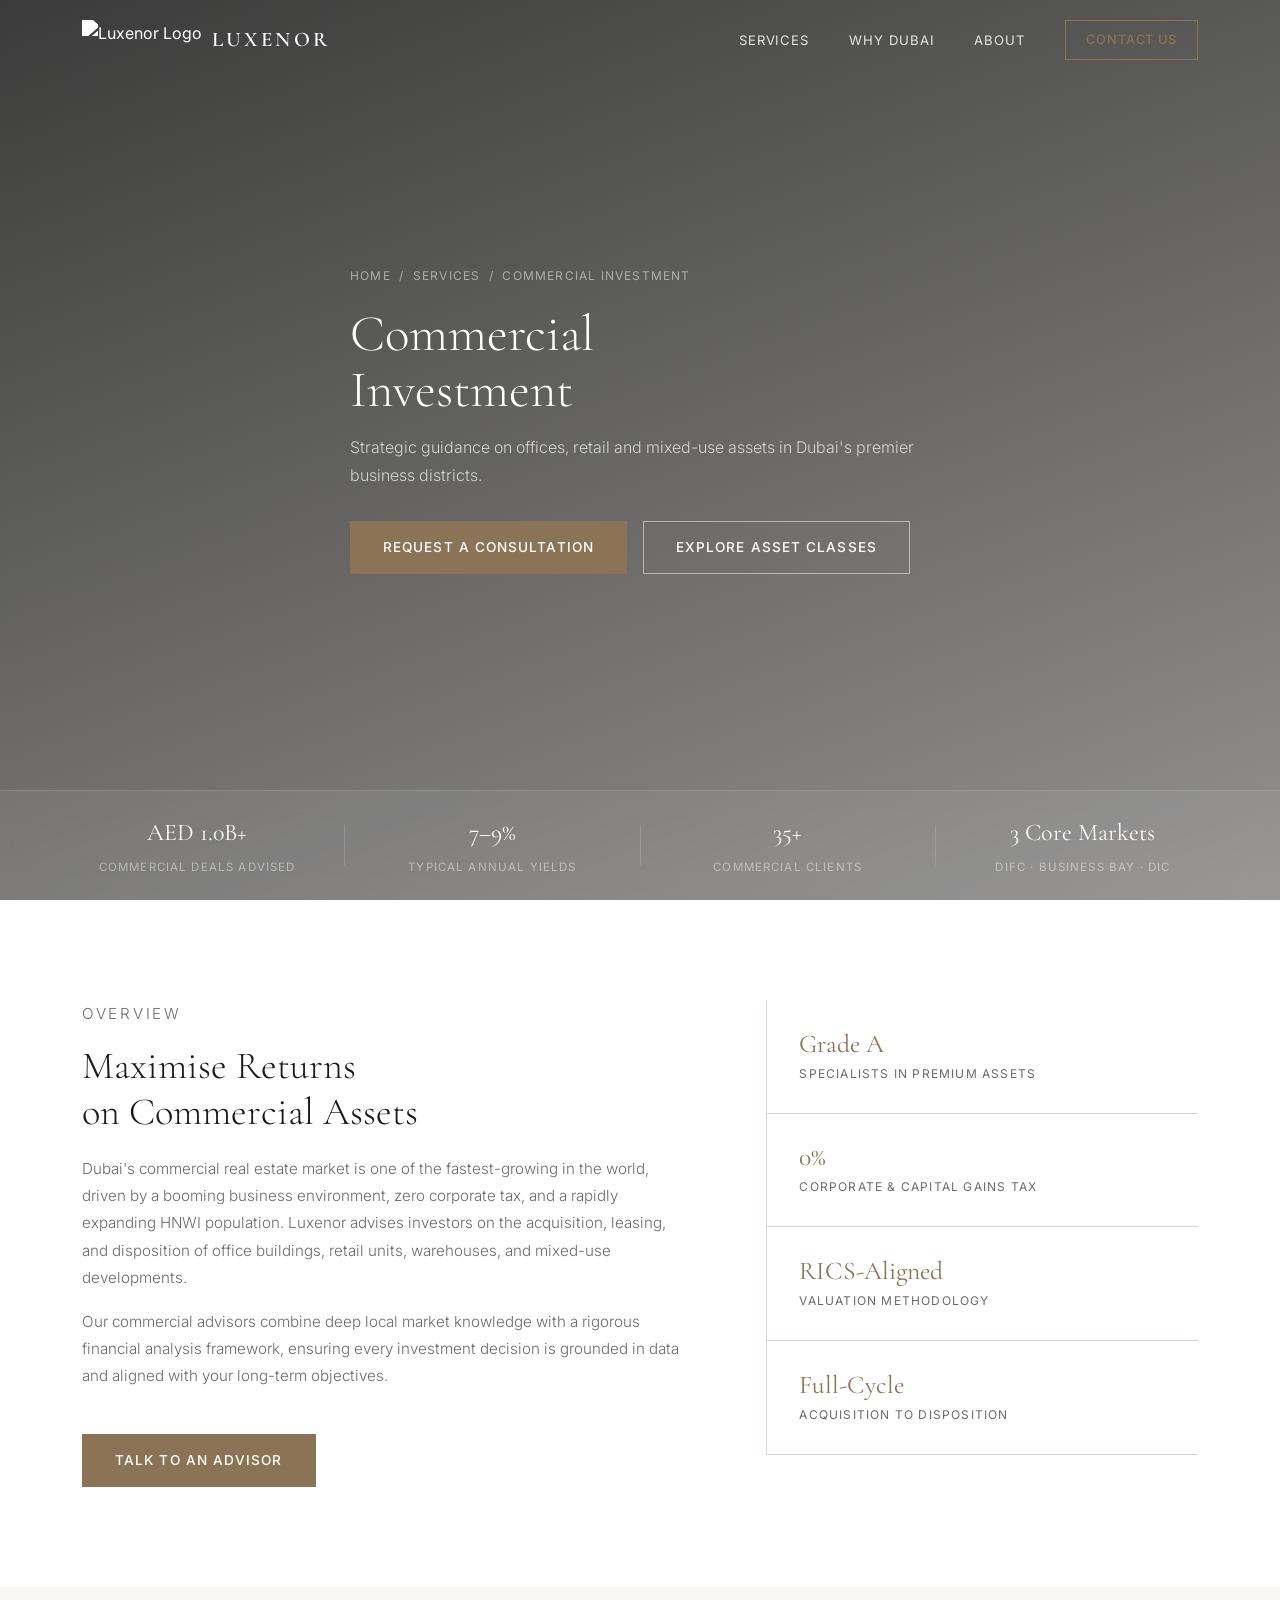
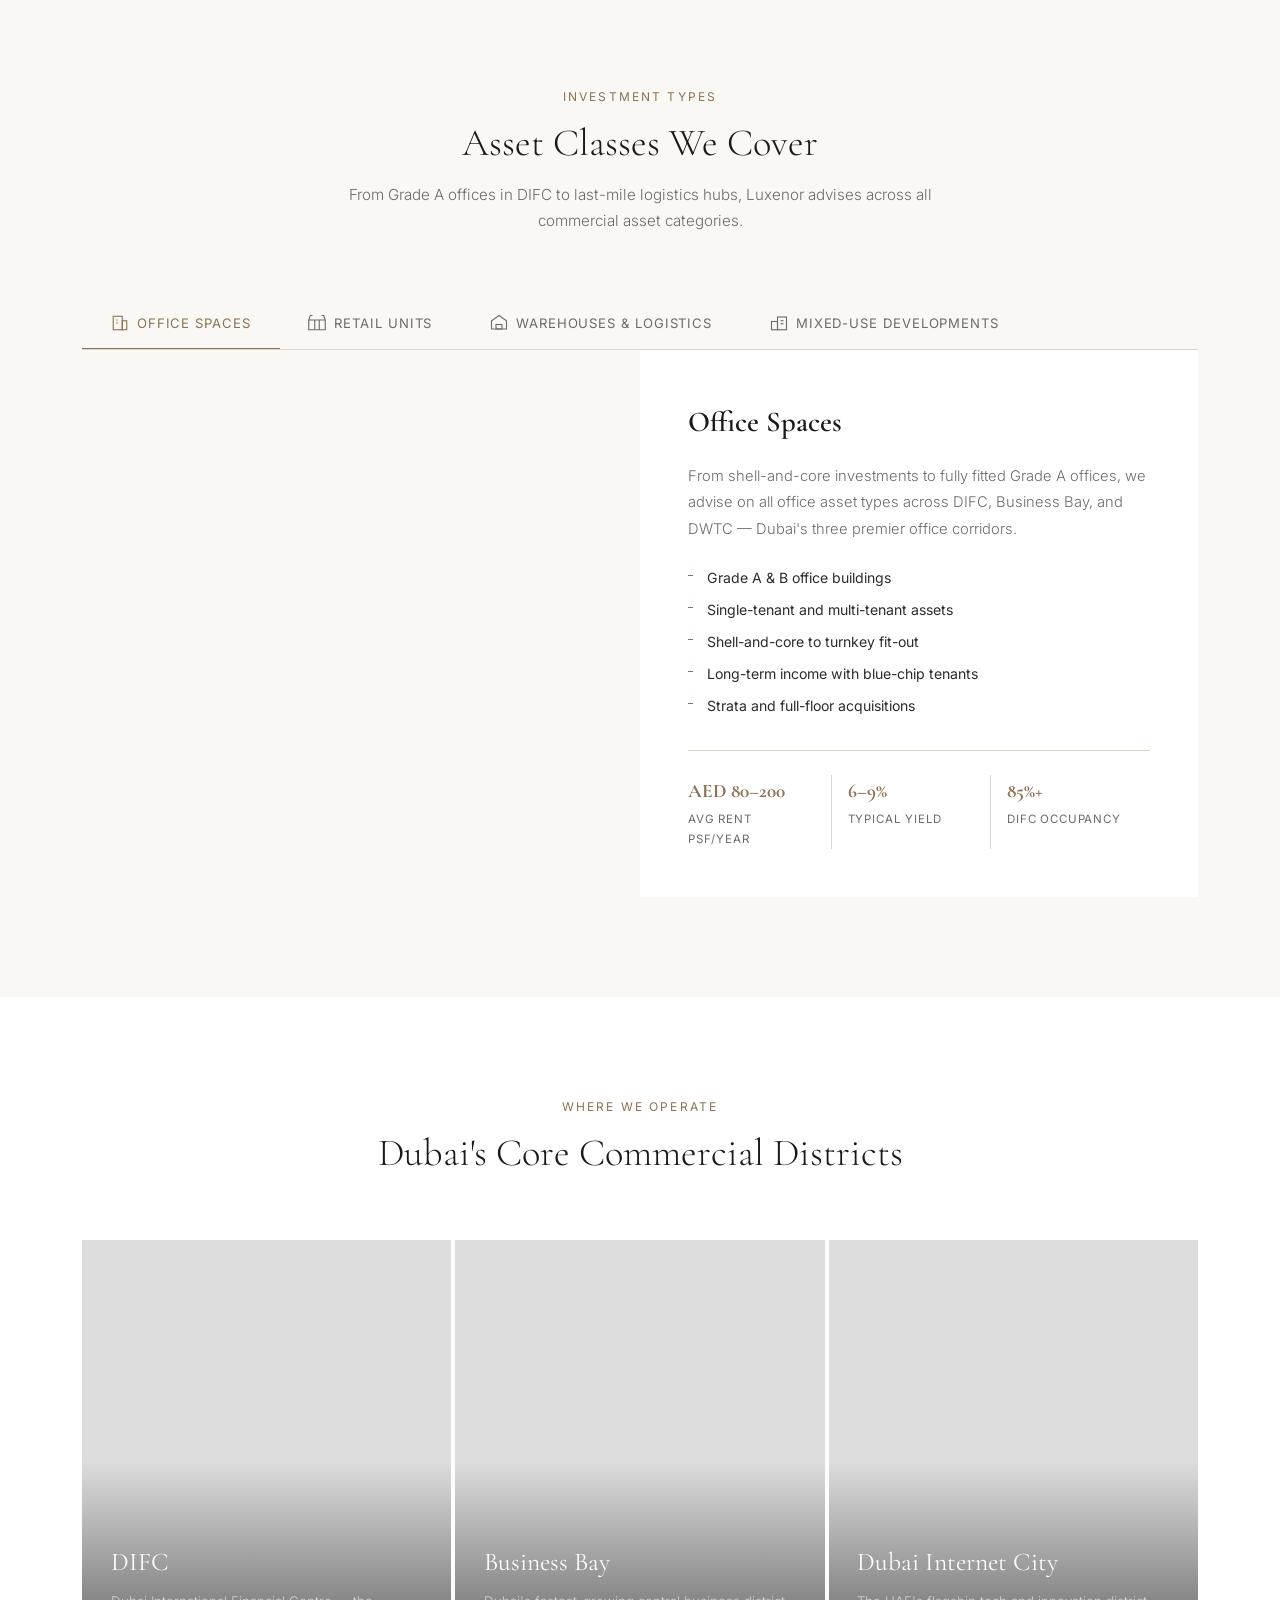
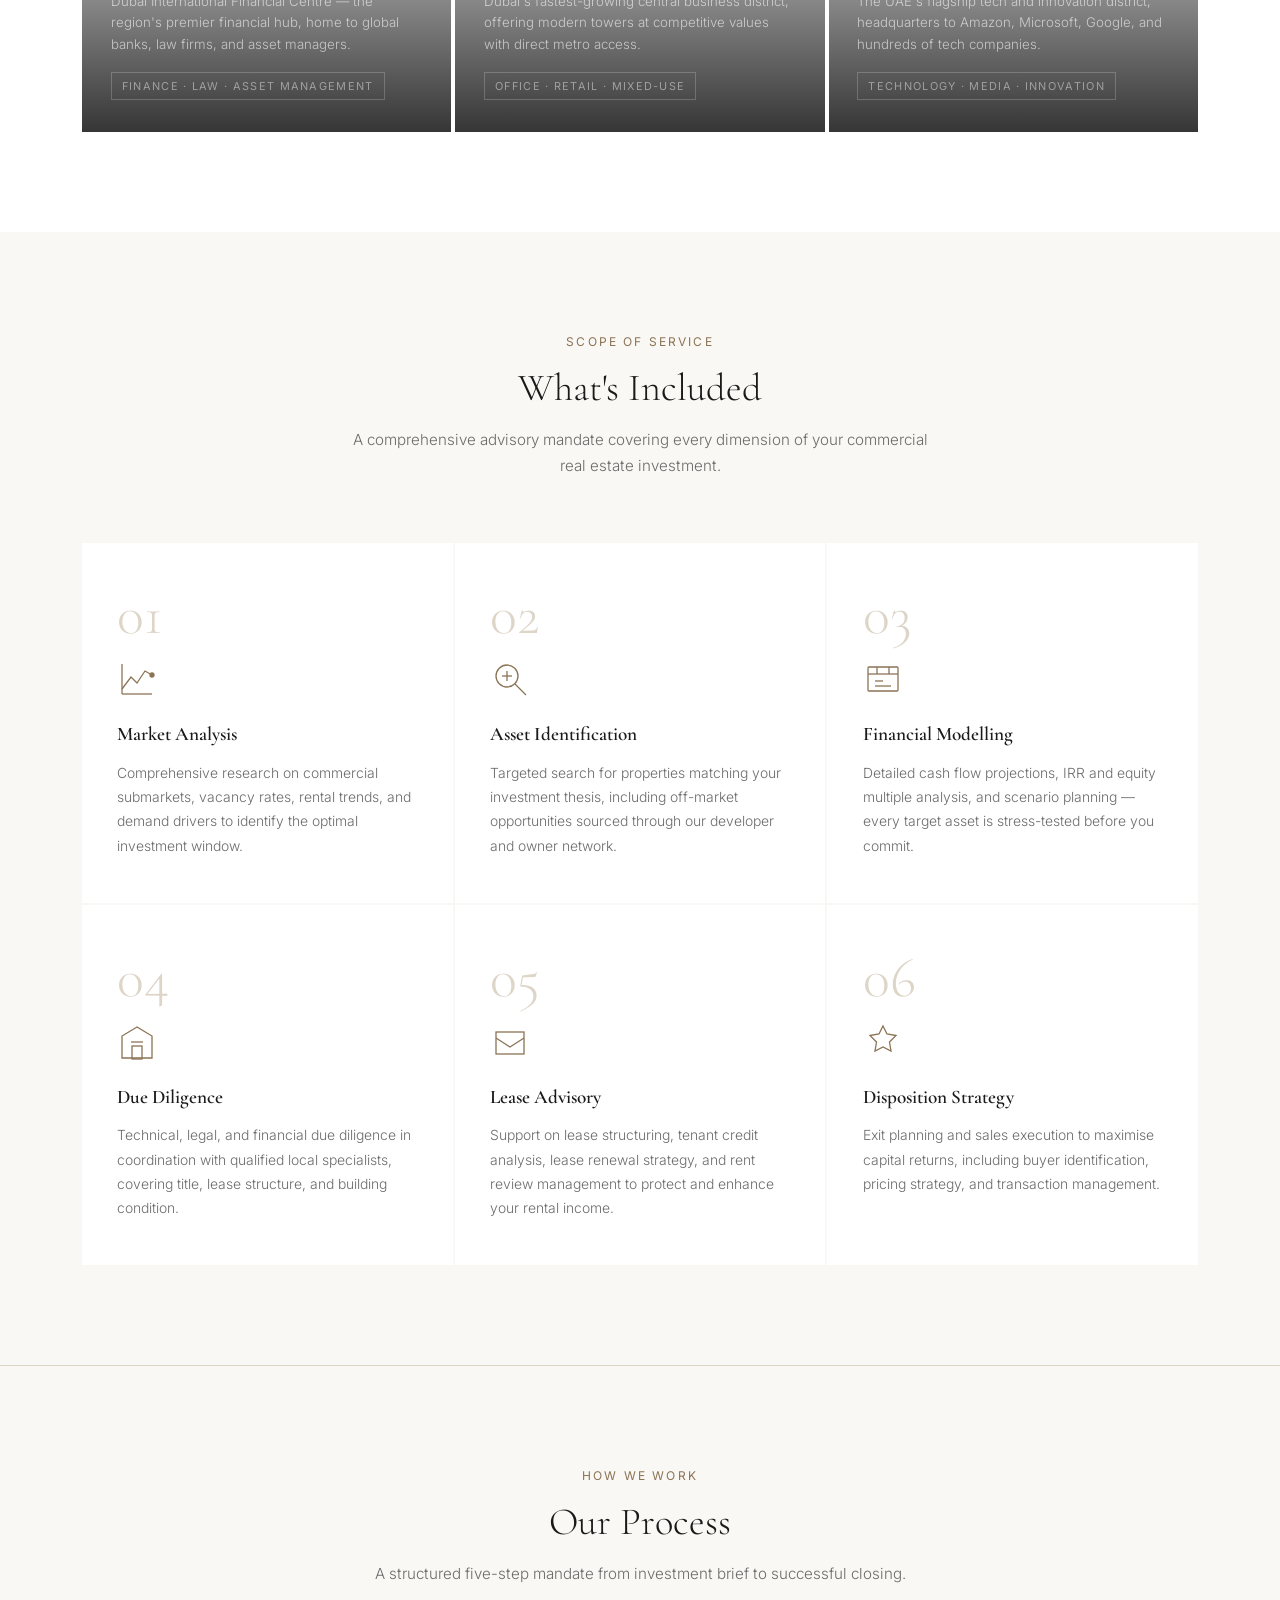
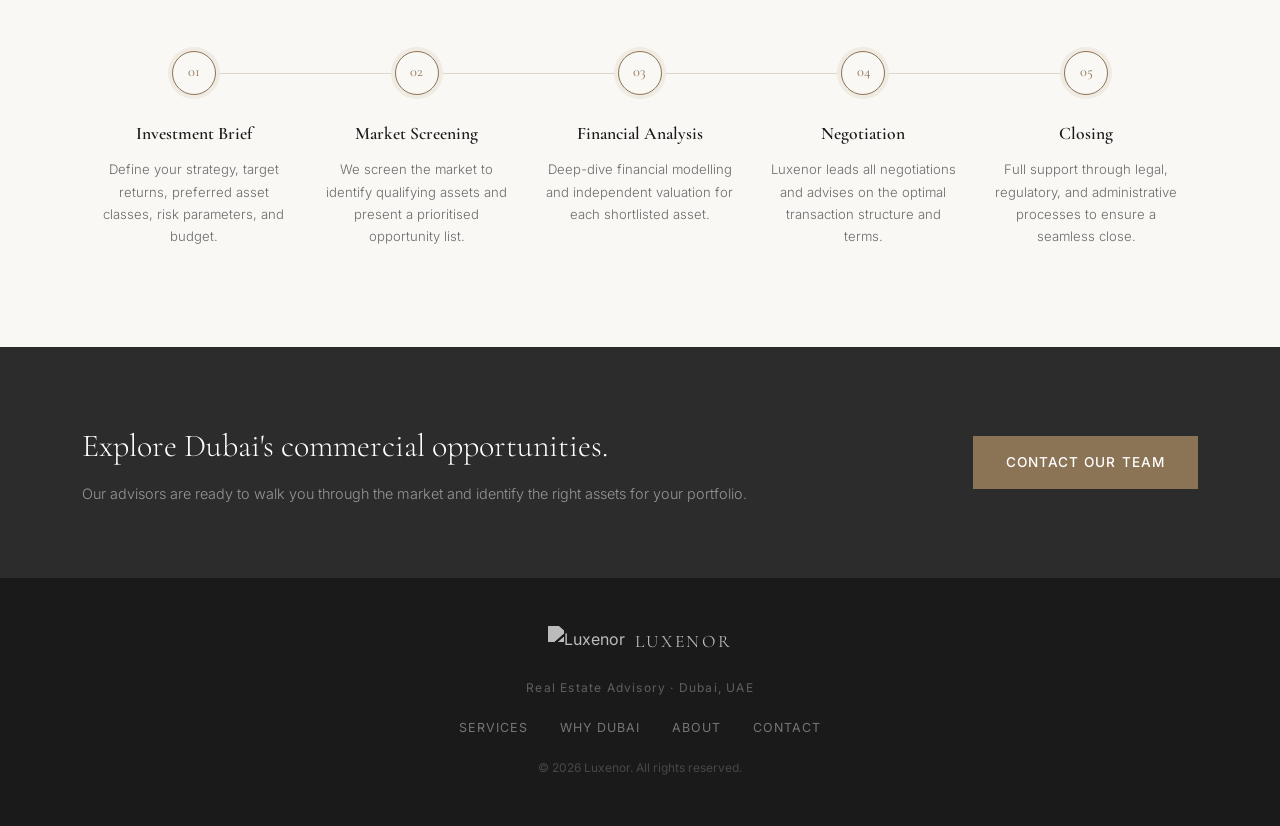
==== commercial.html @ 800f4988 "commit initial luxenor" ====
<!DOCTYPE html>
<html lang="en">
<head>
  <meta charset="UTF-8" />
  <meta name="viewport" content="width=device-width, initial-scale=1.0" />
  <title>Commercial Investment — Luxenor · Dubai</title>
  <link rel="stylesheet" href="style.css" />
  <link rel="stylesheet" href="commercial.css" />
  <link href="https://fonts.googleapis.com/css2?family=Cormorant+Garamond:wght@300;400;600&family=Inter:wght@300;400;500&display=swap" rel="stylesheet" />
</head>
<body>
  <header class="navbar scrolled" id="navbar">
    <div class="container nav-inner">
      <a href="index.html" class="logo-link">
        <img src="https://agi-prod-file-upload-public-main-use1.s3.amazonaws.com/e49d4059-9abc-4589-a3d9-0dc7548eb119" alt="Luxenor Logo" class="logo-img" />
        <span class="logo-text">LUXENOR</span>
      </a>
      <nav class="nav-links" id="navLinks">
        <a href="index.html#services">Services</a>
        <a href="index.html#why-dubai">Why Dubai</a>
        <a href="index.html#about">About</a>
        <a href="index.html#contact" class="btn-nav">Contact Us</a>
      </nav>
      <button class="burger" id="burger" aria-label="Menu">
        <span></span><span></span><span></span>
      </button>
    </div>
  </header>

  <!-- HERO -->
  <section class="svc-hero com-hero" style="background-image:url('https://images.unsplash.com/photo-1497366216548-37526070297c?w=1800&q=80')">
    <div class="hero-overlay com-hero-overlay"></div>
    <div class="container svc-hero-content">
      <p class="svc-breadcrumb"><a href="index.html">Home</a> &nbsp;/&nbsp; <a href="index.html#services">Services</a> &nbsp;/&nbsp; Commercial Investment</p>
      <h1 class="hero-title">Commercial<br/>Investment</h1>
      <p class="svc-hero-sub">Strategic guidance on offices, retail and mixed-use assets in Dubai's premier business districts.</p>
      <div style="display:flex;gap:1rem;flex-wrap:wrap;margin-top:2rem">
        <a href="index.html#contact" class="btn-primary">Request a Consultation</a>
        <a href="#asset-classes" class="btn-ghost">Explore Asset Classes</a>
      </div>
    </div>
    <!-- Animated stats bar inside hero -->
    <div class="hero-stats-bar">
      <div class="container hero-stats-inner">
        <div class="hero-stat">
          <span class="counter" data-target="1" data-prefix="AED " data-suffix="B+" data-float="1">AED 1B+</span>
          <span>Commercial Deals Advised</span>
        </div>
        <div class="hero-stat-div"></div>
        <div class="hero-stat">
          <span class="counter" data-target="7" data-suffix="–9%" data-float="0">7–9%</span>
          <span>Typical Annual Yields</span>
        </div>
        <div class="hero-stat-div"></div>
        <div class="hero-stat">
          <span class="counter" data-target="35" data-suffix="+" data-float="0">35+</span>
          <span>Commercial Clients</span>
        </div>
        <div class="hero-stat-div"></div>
        <div class="hero-stat">
          <span class="counter" data-target="3" data-suffix=" Core Markets" data-float="0">3 Core Markets</span>
          <span>DIFC · Business Bay · DIC</span>
        </div>
      </div>
    </div>
  </section>

  <!-- OVERVIEW -->
  <section class="svc-overview section">
    <div class="container svc-ov-inner">
      <div class="svc-ov-text">
        <p class="section-eyebrow">Overview</p>
        <h2 class="section-title">Maximise Returns<br/>on Commercial Assets</h2>
        <p>Dubai's commercial real estate market is one of the fastest-growing in the world, driven by a booming business environment, zero corporate tax, and a rapidly expanding HNWI population. Luxenor advises investors on the acquisition, leasing, and disposition of office buildings, retail units, warehouses, and mixed-use developments.</p>
        <p>Our commercial advisors combine deep local market knowledge with a rigorous financial analysis framework, ensuring every investment decision is grounded in data and aligned with your long-term objectives.</p>
        <a href="index.html#contact" class="btn-primary" style="margin-top:1.8rem;display:inline-block">Talk to an Advisor</a>
      </div>
      <div class="svc-ov-facts">
        <div class="svc-fact"><span class="fact-num">Grade A</span><span class="fact-label">Specialists in Premium Assets</span></div>
        <div class="svc-fact"><span class="fact-num">0%</span><span class="fact-label">Corporate &amp; Capital Gains Tax</span></div>
        <div class="svc-fact"><span class="fact-num">RICS-Aligned</span><span class="fact-label">Valuation Methodology</span></div>
        <div class="svc-fact"><span class="fact-num">Full-Cycle</span><span class="fact-label">Acquisition to Disposition</span></div>
      </div>
    </div>
  </section>

  <!-- ASSET CLASSES — Tab System -->
  <section class="asset-section section" id="asset-classes">
    <div class="container">
      <div class="section-header">
        <p class="section-eyebrow">Investment Types</p>
        <h2 class="section-title">Asset Classes We Cover</h2>
        <p class="section-desc">From Grade A offices in DIFC to last-mile logistics hubs, Luxenor advises across all commercial asset categories.</p>
      </div>
      <div class="asset-tabs">
        <div class="tab-nav">
          <button class="tab-btn active" data-tab="office">
            <svg width="18" height="18" viewBox="0 0 24 24" fill="none" stroke="currentColor" stroke-width="1.5"><rect x="3" y="3" width="12" height="18"/><rect x="15" y="9" width="6" height="12"/><line x1="7" y1="8" x2="9" y2="8"/><line x1="7" y1="12" x2="9" y2="12"/></svg>
            Office Spaces
          </button>
          <button class="tab-btn" data-tab="retail">
            <svg width="18" height="18" viewBox="0 0 24 24" fill="none" stroke="currentColor" stroke-width="1.5"><path d="M6 2H3L1 8h22l-2-6h-3"/><path d="M1 8v13h22V8"/><line x1="9" y1="8" x2="9" y2="21"/><line x1="15" y1="8" x2="15" y2="21"/></svg>
            Retail Units
          </button>
          <button class="tab-btn" data-tab="warehouse">
            <svg width="18" height="18" viewBox="0 0 24 24" fill="none" stroke="currentColor" stroke-width="1.5"><path d="M2 20V9l10-7 10 7v11H2z"/><rect x="8" y="14" width="8" height="6"/></svg>
            Warehouses &amp; Logistics
          </button>
          <button class="tab-btn" data-tab="mixed">
            <svg width="18" height="18" viewBox="0 0 24 24" fill="none" stroke="currentColor" stroke-width="1.5"><rect x="2" y="10" width="8" height="11"/><rect x="10" y="4" width="12" height="17"/><line x1="14" y1="9" x2="18" y2="9"/><line x1="14" y1="13" x2="18" y2="13"/></svg>
            Mixed-Use Developments
          </button>
        </div>
        <div class="tab-content">
          <div class="tab-panel active" id="tab-office">
            <div class="tab-image" style="background-image:url('https://images.unsplash.com/photo-1522071820081-009f0129c71c?w=900&q=80')"></div>
            <div class="tab-info">
              <h3>Office Spaces</h3>
              <p>From shell-and-core investments to fully fitted Grade A offices, we advise on all office asset types across DIFC, Business Bay, and DWTC — Dubai's three premier office corridors.</p>
              <ul class="tab-features">
                <li>Grade A &amp; B office buildings</li>
                <li>Single-tenant and multi-tenant assets</li>
                <li>Shell-and-core to turnkey fit-out</li>
                <li>Long-term income with blue-chip tenants</li>
                <li>Strata and full-floor acquisitions</li>
              </ul>
              <div class="tab-stat-row">
                <div><strong>AED 80–200</strong><span>Avg rent psf/year</span></div>
                <div><strong>6–9%</strong><span>Typical yield</span></div>
                <div><strong>85%+</strong><span>DIFC occupancy</span></div>
              </div>
            </div>
          </div>
          <div class="tab-panel" id="tab-retail">
            <div class="tab-image" style="background-image:url('https://images.unsplash.com/photo-1555529771-7888783a18d3?w=900&q=80')"></div>
            <div class="tab-info">
              <h3>Retail Units</h3>
              <p>Dubai's retail sector remains one of the most resilient globally. We advise on high-street units, mall units, F&amp;B spaces, and flagship showrooms in the UAE's most visited retail destinations.</p>
              <ul class="tab-features">
                <li>High-street retail on Sheikh Zayed Road</li>
                <li>Mall units in Dubai Mall, Mall of Emirates</li>
                <li>F&amp;B and experiential retail spaces</li>
                <li>Showrooms and flagship stores</li>
                <li>Retail parks and neighbourhood centres</li>
              </ul>
              <div class="tab-stat-row">
                <div><strong>200M+</strong><span>Annual mall visitors</span></div>
                <div><strong>7–10%</strong><span>Retail yield range</span></div>
                <div><strong>#1</strong><span>MENA retail market</span></div>
              </div>
            </div>
          </div>
          <div class="tab-panel" id="tab-warehouse">
            <div class="tab-image" style="background-image:url('https://images.unsplash.com/photo-1586528116311-ad8dd3c8310d?w=900&q=80')"></div>
            <div class="tab-info">
              <h3>Warehouses &amp; Logistics</h3>
              <p>Dubai's strategic position as a global trade hub makes logistics and industrial assets among the strongest-performing in the region. We advise on warehouses, cold storage, and last-mile facilities in Jebel Ali and DIP.</p>
              <ul class="tab-features">
                <li>Distribution warehouses (5,000–100,000 sqft)</li>
                <li>Cold-chain and temperature-controlled units</li>
                <li>Last-mile urban logistics facilities</li>
                <li>Jebel Ali Free Zone assets</li>
                <li>Industrial land in designated zones</li>
              </ul>
              <div class="tab-stat-row">
                <div><strong>9–12%</strong><span>Industrial yield</span></div>
                <div><strong>97%</strong><span>Jebel Ali occupancy</span></div>
                <div><strong>+15%</strong><span>YoY rent growth</span></div>
              </div>
            </div>
          </div>
          <div class="tab-panel" id="tab-mixed">
            <div class="tab-image" style="background-image:url('https://images.unsplash.com/photo-1486406146926-c627a92ad1ab?w=900&q=80')"></div>
            <div class="tab-info">
              <h3>Mixed-Use Developments</h3>
              <p>Mixed-use assets — combining residential, office, retail, and hospitality — are at the heart of Dubai's masterplan districts. These complex assets offer diversified income streams and long-term capital appreciation.</p>
              <ul class="tab-features">
                <li>Podium retail + residential towers</li>
                <li>Office and hotel complexes</li>
                <li>Live-work-play community assets</li>
                <li>Off-plan masterplan acquisitions</li>
                <li>JV structuring with developers</li>
              </ul>
              <div class="tab-stat-row">
                <div><strong>Diversified</strong><span>Income streams</span></div>
                <div><strong>Long-term</strong><span>Capital growth</span></div>
                <div><strong>Premium</strong><span>Location assets</span></div>
              </div>
            </div>
          </div>
        </div>
      </div>
    </div>
  </section>

  <!-- KEY MARKETS -->
  <section class="com-markets section">
    <div class="container">
      <div class="section-header">
        <p class="section-eyebrow">Where We Operate</p>
        <h2 class="section-title">Dubai's Core Commercial Districts</h2>
      </div>
      <div class="markets-strip">
        <div class="market-card" style="background-image:url('https://images.unsplash.com/photo-1560179707-f14e90ef3623?w=900&q=80')">
          <div class="market-overlay"></div>
          <div class="market-body">
            <h3>DIFC</h3>
            <p>Dubai International Financial Centre — the region's premier financial hub, home to global banks, law firms, and asset managers.</p>
            <span class="market-tag">Finance · Law · Asset Management</span>
          </div>
        </div>
        <div class="market-card" style="background-image:url('https://images.unsplash.com/photo-1504307651254-35680f356dfd?w=900&q=80')">
          <div class="market-overlay"></div>
          <div class="market-body">
            <h3>Business Bay</h3>
            <p>Dubai's fastest-growing central business district, offering modern towers at competitive values with direct metro access.</p>
            <span class="market-tag">Office · Retail · Mixed-Use</span>
          </div>
        </div>
        <div class="market-card" style="background-image:url('https://images.unsplash.com/photo-1497366811353-6870744d04b2?w=900&q=80')">
          <div class="market-overlay"></div>
          <div class="market-body">
            <h3>Dubai Internet City</h3>
            <p>The UAE's flagship tech and innovation district, headquarters to Amazon, Microsoft, Google, and hundreds of tech companies.</p>
            <span class="market-tag">Technology · Media · Innovation</span>
          </div>
        </div>
      </div>
    </div>
  </section>

  <!-- WHAT'S INCLUDED — icon grid (no images, more corporate) -->
  <section class="com-includes section">
    <div class="container">
      <div class="section-header">
        <p class="section-eyebrow">Scope of Service</p>
        <h2 class="section-title">What's Included</h2>
        <p class="section-desc">A comprehensive advisory mandate covering every dimension of your commercial real estate investment.</p>
      </div>
      <div class="com-grid">
        <div class="com-card">
          <div class="com-card-num">01</div>
          <svg class="com-card-icon" viewBox="0 0 40 40" fill="none" stroke="#8B7355" stroke-width="1.3"><polyline points="5,30 14,18 20,24 28,12 35,16"/><circle cx="35" cy="16" r="2" fill="#8B7355"/><line x1="5" y1="5" x2="5" y2="35"/><line x1="5" y1="35" x2="35" y2="35"/></svg>
          <h4>Market Analysis</h4>
          <p>Comprehensive research on commercial submarkets, vacancy rates, rental trends, and demand drivers to identify the optimal investment window.</p>
        </div>
        <div class="com-card">
          <div class="com-card-num">02</div>
          <svg class="com-card-icon" viewBox="0 0 40 40" fill="none" stroke="#8B7355" stroke-width="1.3"><circle cx="17" cy="17" r="11"/><line x1="25" y1="25" x2="36" y2="36"/><line x1="12" y1="17" x2="22" y2="17"/><line x1="17" y1="12" x2="17" y2="22"/></svg>
          <h4>Asset Identification</h4>
          <p>Targeted search for properties matching your investment thesis, including off-market opportunities sourced through our developer and owner network.</p>
        </div>
        <div class="com-card">
          <div class="com-card-num">03</div>
          <svg class="com-card-icon" viewBox="0 0 40 40" fill="none" stroke="#8B7355" stroke-width="1.3"><rect x="5" y="8" width="30" height="24" rx="1"/><line x1="5" y1="15" x2="35" y2="15"/><line x1="14" y1="8" x2="14" y2="15"/><line x1="26" y1="8" x2="26" y2="15"/><line x1="12" y1="22" x2="20" y2="22"/><line x1="12" y1="27" x2="28" y2="27"/></svg>
          <h4>Financial Modelling</h4>
          <p>Detailed cash flow projections, IRR and equity multiple analysis, and scenario planning — every target asset is stress-tested before you commit.</p>
        </div>
        <div class="com-card">
          <div class="com-card-num">04</div>
          <svg class="com-card-icon" viewBox="0 0 40 40" fill="none" stroke="#8B7355" stroke-width="1.3"><path d="M20 5L5 14v22h30V14z"/><rect x="15" y="24" width="10" height="13"/><line x1="14" y1="20" x2="26" y2="20"/></svg>
          <h4>Due Diligence</h4>
          <p>Technical, legal, and financial due diligence in coordination with qualified local specialists, covering title, lease structure, and building condition.</p>
        </div>
        <div class="com-card">
          <div class="com-card-num">05</div>
          <svg class="com-card-icon" viewBox="0 0 40 40" fill="none" stroke="#8B7355" stroke-width="1.3"><rect x="6" y="10" width="28" height="22"/><path d="M6 16l14 9 14-9"/></svg>
          <h4>Lease Advisory</h4>
          <p>Support on lease structuring, tenant credit analysis, lease renewal strategy, and rent review management to protect and enhance your rental income.</p>
        </div>
        <div class="com-card">
          <div class="com-card-num">06</div>
          <svg class="com-card-icon" viewBox="0 0 40 40" fill="none" stroke="#8B7355" stroke-width="1.3"><path d="M20 4l4 8 9 1.5-6.5 6.5 1.5 9L20 25l-8 4 1.5-9L7 13.5 16 12z"/></svg>
          <h4>Disposition Strategy</h4>
          <p>Exit planning and sales execution to maximise capital returns, including buyer identification, pricing strategy, and transaction management.</p>
        </div>
      </div>
    </div>
  </section>

  <!-- OUR PROCESS — horizontal stepper -->
  <section class="com-process section">
    <div class="container">
      <div class="section-header">
        <p class="section-eyebrow">How We Work</p>
        <h2 class="section-title">Our Process</h2>
        <p class="section-desc">A structured five-step mandate from investment brief to successful closing.</p>
      </div>
      <div class="h-stepper">
        <div class="h-line"></div>
        <div class="h-step">
          <div class="h-dot"><span>01</span></div>
          <div class="h-step-body">
            <h4>Investment Brief</h4>
            <p>Define your strategy, target returns, preferred asset classes, risk parameters, and budget.</p>
          </div>
        </div>
        <div class="h-step">
          <div class="h-dot"><span>02</span></div>
          <div class="h-step-body">
            <h4>Market Screening</h4>
            <p>We screen the market to identify qualifying assets and present a prioritised opportunity list.</p>
          </div>
        </div>
        <div class="h-step">
          <div class="h-dot"><span>03</span></div>
          <div class="h-step-body">
            <h4>Financial Analysis</h4>
            <p>Deep-dive financial modelling and independent valuation for each shortlisted asset.</p>
          </div>
        </div>
        <div class="h-step">
          <div class="h-dot"><span>04</span></div>
          <div class="h-step-body">
            <h4>Negotiation</h4>
            <p>Luxenor leads all negotiations and advises on the optimal transaction structure and terms.</p>
          </div>
        </div>
        <div class="h-step">
          <div class="h-dot"><span>05</span></div>
          <div class="h-step-body">
            <h4>Closing</h4>
            <p>Full support through legal, regulatory, and administrative processes to ensure a seamless close.</p>
          </div>
        </div>
      </div>
    </div>
  </section>

  <!-- CTA BAND -->
  <section class="cta-band">
    <div class="container cta-inner">
      <div>
        <h2>Explore Dubai's commercial opportunities.</h2>
        <p>Our advisors are ready to walk you through the market and identify the right assets for your portfolio.</p>
      </div>
      <a href="index.html#contact" class="btn-primary">Contact Our Team</a>
    </div>
  </section>

  <footer class="footer">
    <div class="container footer-inner">
      <div class="footer-brand">
        <img src="https://agi-prod-file-upload-public-main-use1.s3.amazonaws.com/e49d4059-9abc-4589-a3d9-0dc7548eb119" alt="Luxenor" class="footer-logo" />
        <span>LUXENOR</span>
      </div>
      <p class="footer-tagline">Real Estate Advisory · Dubai, UAE</p>
      <nav class="footer-nav">
        <a href="index.html#services">Services</a>
        <a href="index.html#why-dubai">Why Dubai</a>
        <a href="index.html#about">About</a>
        <a href="index.html#contact">Contact</a>
      </nav>
      <p class="footer-copy">&copy; 2026 Luxenor. All rights reserved.</p>
    </div>
  </footer>
  <script src="script.js"></script>
  <script src="commercial.js"></script>
</body>
</html>
---- style.css ----
:root {
  --white:       #FFFFFF;
  --off-white:   #FAF8F5;
  --beige-light: #F0EBE3;
  --beige:       #DDD5C8;
  --taupe:       #B5A99A;
  --brown:       #8B7355;
  --brown-dark:  #5C4A32;
  --charcoal:    #2C2C2C;
  --black:       #1A1A1A;
  --grey-mid:    #6B6B6B;
  --grey-light:  #EBEBEB;

  --font-serif: 'Cormorant Garamond', serif;
  --font-sans:  'Inter', sans-serif;
  --transition: 0.3s ease;
  --radius: 2px;
}

*, *::before, *::after { box-sizing: border-box; margin: 0; padding: 0; }

html { scroll-behavior: smooth; }

body {
  font-family: var(--font-sans);
  background: var(--off-white);
  color: var(--black);
  font-size: 16px;
  line-height: 1.7;
}

img { display: block; max-width: 100%; }
a  { text-decoration: none; color: inherit; }

.container {
  max-width: 1180px;
  margin: 0 auto;
  padding: 0 2rem;
}

.section { padding: 100px 0; }

/* ---- BUTTONS ---- */
.btn-primary {
  display: inline-block;
  background: var(--brown);
  color: var(--white);
  padding: 14px 32px;
  font-family: var(--font-sans);
  font-size: 0.85rem;
  font-weight: 500;
  letter-spacing: 0.08em;
  text-transform: uppercase;
  border: 1px solid var(--brown);
  cursor: pointer;
  transition: background var(--transition), color var(--transition);
}
.btn-primary:hover { background: var(--brown-dark); border-color: var(--brown-dark); }

.btn-ghost {
  display: inline-block;
  background: transparent;
  color: var(--white);
  padding: 14px 32px;
  font-size: 0.85rem;
  font-weight: 500;
  letter-spacing: 0.08em;
  text-transform: uppercase;
  border: 1px solid rgba(255,255,255,0.5);
  cursor: pointer;
  transition: background var(--transition), border-color var(--transition);
}
.btn-ghost:hover { background: rgba(255,255,255,0.08); border-color: white; }

.btn-nav {
  font-size: 0.8rem;
  font-weight: 500;
  letter-spacing: 0.07em;
  text-transform: uppercase;
  color: var(--brown);
  border: 1px solid var(--brown);
  padding: 8px 20px;
  transition: background var(--transition), color var(--transition);
}
.btn-nav:hover { background: var(--brown); color: var(--white); }

/* ---- NAVBAR ---- */
.navbar {
  position: fixed;
  top: 0; left: 0; right: 0;
  z-index: 100;
  padding: 20px 0;
  transition: background var(--transition), box-shadow var(--transition), padding var(--transition);
}
.navbar.scrolled {
  background: var(--white);
  box-shadow: 0 1px 12px rgba(0,0,0,0.07);
  padding: 12px 0;
}
.nav-inner {
  display: flex;
  align-items: center;
  justify-content: space-between;
}
.logo-link {
  display: flex;
  align-items: center;
  gap: 10px;
}
.logo-img {
  height: 40px;
  width: auto;
  filter: brightness(0) invert(1);
  transition: filter var(--transition);
}
.navbar.scrolled .logo-img { filter: none; }
.logo-text {
  font-family: var(--font-serif);
  font-size: 1.3rem;
  font-weight: 600;
  letter-spacing: 0.15em;
  color: var(--white);
  transition: color var(--transition);
}
.navbar.scrolled .logo-text { color: var(--black); }

.nav-links {
  display: flex;
  align-items: center;
  gap: 2.5rem;
}
.nav-links a:not(.btn-nav) {
  font-size: 0.82rem;
  letter-spacing: 0.07em;
  text-transform: uppercase;
  color: rgba(255,255,255,0.85);
  transition: color var(--transition);
}
.navbar.scrolled .nav-links a:not(.btn-nav) { color: var(--charcoal); }
.nav-links a:not(.btn-nav):hover { color: var(--brown); }

.navbar.scrolled .btn-nav { color: var(--brown); border-color: var(--brown); }

.burger {
  display: none;
  flex-direction: column;
  gap: 5px;
  background: none;
  border: none;
  cursor: pointer;
  padding: 4px;
}
.burger span {
  display: block;
  width: 24px;
  height: 1.5px;
  background: var(--white);
  transition: background var(--transition);
}
.navbar.scrolled .burger span { background: var(--black); }

/* ---- HERO ---- */
.hero {
  position: relative;
  min-height: 100vh;
  display: flex;
  align-items: center;
  background: url('https://images.unsplash.com/photo-1512453979798-5ea266f8880c?w=1800&q=80') center/cover no-repeat;
}
.hero-overlay {
  position: absolute;
  inset: 0;
  background: linear-gradient(135deg, rgba(26,26,26,0.78) 0%, rgba(44,44,44,0.55) 100%);
}
.hero-content {
  position: relative;
  z-index: 1;
  max-width: 660px;
  padding-top: 80px;
}
.hero-eyebrow {
  font-size: 0.78rem;
  letter-spacing: 0.18em;
  text-transform: uppercase;
  color: var(--taupe);
  margin-bottom: 1.5rem;
}
.hero-title {
  font-family: var(--font-serif);
  font-size: clamp(2.8rem, 5vw, 4.8rem);
  font-weight: 300;
  color: var(--white);
  line-height: 1.1;
  margin-bottom: 1.5rem;
}
.hero-sub {
  font-size: 1rem;
  color: rgba(255,255,255,0.72);
  max-width: 500px;
  margin-bottom: 2.5rem;
  font-weight: 300;
}
.hero-cta { display: flex; gap: 1rem; flex-wrap: wrap; }

.hero-scroll-hint {
  position: absolute;
  bottom: 2.5rem;
  left: 50%;
  transform: translateX(-50%);
  display: flex;
  flex-direction: column;
  align-items: center;
  gap: 8px;
  z-index: 1;
}
.hero-scroll-hint span {
  font-size: 0.7rem;
  letter-spacing: 0.15em;
  text-transform: uppercase;
  color: rgba(255,255,255,0.4);
}
.scroll-line {
  width: 1px;
  height: 40px;
  background: linear-gradient(to bottom, rgba(255,255,255,0.4), transparent);
  animation: scrollPulse 2s ease-in-out infinite;
}
@keyframes scrollPulse {
  0%, 100% { opacity: 0.4; } 50% { opacity: 1; }
}

/* ---- STATS BAND ---- */
.stats-band {
  background: var(--charcoal);
  padding: 48px 0;
}
.stats-grid {
  display: grid;
  grid-template-columns: repeat(4, 1fr);
  text-align: center;
  gap: 2rem;
}
.stat-item { display: flex; flex-direction: column; gap: 6px; }
.stat-num {
  font-family: var(--font-serif);
  font-size: 2rem;
  font-weight: 400;
  color: var(--white);
}
.stat-label {
  font-size: 0.75rem;
  letter-spacing: 0.1em;
  text-transform: uppercase;
  color: var(--taupe);
}

/* ---- SECTION HEADER ---- */
.section-header { text-align: center; max-width: 600px; margin: 0 auto 4rem; }
.section-eyebrow {
  font-size: 0.75rem;
  letter-spacing: 0.18em;
  text-transform: uppercase;
  color: var(--brown);
  margin-bottom: 0.75rem;
  display: block;
}
.section-title {
  font-family: var(--font-serif);
  font-size: clamp(1.9rem, 3vw, 2.8rem);
  font-weight: 300;
  line-height: 1.2;
  color: var(--black);
  margin-bottom: 1rem;
}
.section-desc {
  font-size: 0.95rem;
  color: var(--grey-mid);
  font-weight: 300;
}

/* ---- SERVICES ---- */
.services { background: var(--white); }
.services-grid {
  display: grid;
  grid-template-columns: repeat(3, 1fr);
  gap: 2px;
}
.service-card {
  background: var(--off-white);
  padding: 2.5rem 2rem;
  transition: background var(--transition);
}
.service-card:hover { background: var(--beige-light); }
.service-icon {
  font-size: 1rem;
  color: var(--brown);
  margin-bottom: 1.2rem;
}
.service-card h3 {
  font-family: var(--font-serif);
  font-size: 1.25rem;
  font-weight: 600;
  margin-bottom: 0.75rem;
  color: var(--black);
}
.service-card p {
  font-size: 0.9rem;
  color: var(--grey-mid);
  font-weight: 300;
  line-height: 1.7;
}

/* ---- WHY DUBAI ---- */
.why-dubai { background: var(--off-white); }
.why-inner {
  display: grid;
  grid-template-columns: 1fr 1fr;
  gap: 5rem;
  align-items: center;
}
.why-text .section-header { text-align: left; margin: 0 0 1.5rem; }
.why-text p { font-size: 0.95rem; color: var(--grey-mid); margin-bottom: 2rem; font-weight: 300; }
.why-list {
  list-style: none;
  margin-bottom: 2.5rem;
  display: flex;
  flex-direction: column;
  gap: 0.75rem;
}
.why-list li {
  display: flex;
  align-items: baseline;
  gap: 0.75rem;
  font-size: 0.9rem;
  color: var(--charcoal);
  padding-bottom: 0.75rem;
  border-bottom: 1px solid var(--beige);
}
.why-list li span {
  font-family: var(--font-serif);
  font-size: 1.1rem;
  font-weight: 600;
  color: var(--brown);
  min-width: 50px;
}
.why-image-box {
  position: relative;
  aspect-ratio: 4/5;
}
.why-image-inner {
  width: 100%;
  height: 100%;
  background: url('https://images.unsplash.com/photo-1582672060674-bc2bd808a8b5?w=900&q=80') center/cover;
  filter: grayscale(20%);
}
.why-badge {
  position: absolute;
  bottom: -20px;
  left: -20px;
  background: var(--white);
  padding: 1.2rem 1.8rem;
  box-shadow: 0 4px 24px rgba(0,0,0,0.08);
  display: flex;
  flex-direction: column;
  gap: 2px;
}
.why-badge strong {
  font-family: var(--font-serif);
  font-size: 1.3rem;
  color: var(--black);
}
.why-badge span { font-size: 0.75rem; color: var(--grey-mid); letter-spacing: 0.06em; }

/* ---- ABOUT ---- */
.about { background: var(--charcoal); }
.about .section-header { margin-bottom: 3rem; }
.about .section-eyebrow { color: var(--taupe); }
.about .section-title { color: var(--white); }
.about-cols {
  display: grid;
  grid-template-columns: 1fr 1fr;
  gap: 3rem;
  max-width: 900px;
  margin: 0 auto;
}
.about-col p { font-size: 0.95rem; color: rgba(255,255,255,0.6); font-weight: 300; line-height: 1.8; }

/* ---- CONTACT ---- */
.contact { background: var(--white); }
.contact-inner {
  display: grid;
  grid-template-columns: 1fr 1.2fr;
  gap: 5rem;
  align-items: start;
}
.contact-info .section-title { margin-bottom: 1rem; }
.contact-info > p { font-size: 0.9rem; color: var(--grey-mid); font-weight: 300; margin-bottom: 2.5rem; }
.contact-details { display: flex; flex-direction: column; gap: 1.2rem; }
.contact-item { display: flex; flex-direction: column; gap: 2px; }
.contact-label {
  font-size: 0.7rem;
  letter-spacing: 0.15em;
  text-transform: uppercase;
  color: var(--brown);
}
.contact-item span:last-child { font-size: 0.9rem; color: var(--charcoal); }

.contact-form { display: flex; flex-direction: column; gap: 1.2rem; }
.form-row { display: grid; grid-template-columns: 1fr 1fr; gap: 1.2rem; }
.form-group { display: flex; flex-direction: column; gap: 6px; }
.form-group label { font-size: 0.75rem; letter-spacing: 0.1em; text-transform: uppercase; color: var(--grey-mid); }
.form-group input,
.form-group select,
.form-group textarea {
  width: 100%;
  padding: 12px 14px;
  border: 1px solid var(--beige);
  background: var(--off-white);
  font-family: var(--font-sans);
  font-size: 0.9rem;
  color: var(--black);
  border-radius: var(--radius);
  outline: none;
  transition: border-color var(--transition);
}
.form-group input:focus,
.form-group select:focus,
.form-group textarea:focus { border-color: var(--brown); }
.form-group textarea { resize: vertical; }
.full-width { width: 100%; text-align: center; }
.form-success {
  display: none;
  font-size: 0.85rem;
  color: var(--brown);
  text-align: center;
}

/* ---- FOOTER ---- */
.footer {
  background: var(--black);
  padding: 48px 0;
}
.footer-inner {
  display: flex;
  flex-direction: column;
  align-items: center;
  gap: 1.2rem;
  text-align: center;
}
.footer-brand { display: flex; align-items: center; gap: 10px; }
.footer-logo { height: 32px; filter: brightness(0) invert(1); opacity: 0.7; }
.footer-brand span {
  font-family: var(--font-serif);
  font-size: 1.1rem;
  letter-spacing: 0.15em;
  color: rgba(255,255,255,0.7);
}
.footer-tagline { font-size: 0.75rem; color: rgba(255,255,255,0.3); letter-spacing: 0.1em; }
.footer-nav { display: flex; gap: 2rem; }
.footer-nav a { font-size: 0.78rem; letter-spacing: 0.08em; text-transform: uppercase; color: rgba(255,255,255,0.4); transition: color var(--transition); }
.footer-nav a:hover { color: var(--white); }
.footer-copy { font-size: 0.75rem; color: rgba(255,255,255,0.2); }

/* ---- RESPONSIVE ---- */
@media (max-width: 900px) {
  .services-grid { grid-template-columns: 1fr 1fr; }
  .why-inner { grid-template-columns: 1fr; gap: 3rem; }
  .why-image-box { aspect-ratio: 16/9; }
  .stats-grid { grid-template-columns: repeat(2, 1fr); }
  .about-cols { grid-template-columns: 1fr; gap: 1.5rem; }
  .contact-inner { grid-template-columns: 1fr; gap: 3rem; }
}

@media (max-width: 640px) {
  .nav-links { display: none; flex-direction: column; position: absolute; top: 100%; left: 0; right: 0; background: var(--white); padding: 2rem; gap: 1.5rem; box-shadow: 0 8px 24px rgba(0,0,0,0.1); }
  .nav-links.open { display: flex; }
  .nav-links a:not(.btn-nav) { color: var(--charcoal); }
  .burger { display: flex; }
  .services-grid { grid-template-columns: 1fr; }
  .stats-grid { grid-template-columns: 1fr 1fr; }
  .form-row { grid-template-columns: 1fr; }
  .footer-nav { flex-wrap: wrap; justify-content: center; gap: 1rem; }
}

/* ═══════════════════════════════════════════
   SERVICE CARDS — homepage (icons + links)
═══════════════════════════════════════════ */
.service-card {
  display: block;
  color: inherit;
  text-decoration: none;
  background: var(--off-white);
  padding: 2.5rem 2rem;
  transition: background var(--transition), transform var(--transition);
  cursor: pointer;
}
.service-card:hover { background: var(--beige-light); transform: translateY(-3px); }
.service-card .service-icon { margin-bottom: 1.2rem; }
.service-card h3 {
  font-family: var(--font-serif);
  font-size: 1.25rem;
  font-weight: 600;
  margin-bottom: 0.75rem;
  color: var(--black);
}
.service-card p { font-size: 0.9rem; color: var(--grey-mid); font-weight: 300; line-height: 1.7; margin-bottom: 1.2rem; }
.svc-link {
  font-size: 0.78rem;
  letter-spacing: 0.1em;
  text-transform: uppercase;
  color: var(--brown);
  display: inline-block;
  border-bottom: 1px solid transparent;
  transition: border-color var(--transition);
}
.service-card:hover .svc-link { border-color: var(--brown); }

/* ═══════════════════════════════════════════
   SERVICE PAGE — HERO
═══════════════════════════════════════════ */
.svc-hero {
  position: relative;
  min-height: 55vh;
  display: flex;
  align-items: flex-end;
  padding-bottom: 80px;
  background-size: cover;
  background-position: center;
}
.svc-hero-content {
  position: relative;
  z-index: 1;
  padding-top: 80px;
}
.svc-breadcrumb {
  font-size: 0.75rem;
  letter-spacing: 0.1em;
  text-transform: uppercase;
  color: rgba(255,255,255,0.5);
  margin-bottom: 1.2rem;
}
.svc-breadcrumb a { color: rgba(255,255,255,0.5); transition: color var(--transition); }
.svc-breadcrumb a:hover { color: var(--white); }
.svc-hero .hero-title {
  font-size: clamp(2.2rem, 4vw, 3.6rem);
  margin-bottom: 1rem;
  color: var(--white);
}
.svc-hero-sub {
  font-size: 1rem;
  color: rgba(255,255,255,0.72);
  max-width: 580px;
  margin-bottom: 2rem;
  font-weight: 300;
}

/* ═══════════════════════════════════════════
   SERVICE PAGE — OVERVIEW
═══════════════════════════════════════════ */
.svc-overview { background: var(--white); }
.svc-ov-inner {
  display: grid;
  grid-template-columns: 1.4fr 1fr;
  gap: 5rem;
  align-items: start;
}
.svc-ov-text .section-title { margin-bottom: 1.2rem; }
.svc-ov-text p {
  font-size: 0.95rem;
  color: var(--grey-mid);
  font-weight: 300;
  line-height: 1.8;
  margin-bottom: 1rem;
}
.svc-ov-facts {
  display: flex;
  flex-direction: column;
  gap: 0;
  border-left: 1px solid var(--beige);
}
.svc-fact {
  display: flex;
  flex-direction: column;
  gap: 4px;
  padding: 1.8rem 2rem;
  border-bottom: 1px solid var(--beige);
}
.fact-num {
  font-family: var(--font-serif);
  font-size: 1.6rem;
  color: var(--brown);
  line-height: 1.2;
  white-space: pre-line;
}
.fact-label {
  font-size: 0.75rem;
  letter-spacing: 0.1em;
  text-transform: uppercase;
  color: var(--grey-mid);
}

/* ═══════════════════════════════════════════
   SERVICE PAGE — WHAT'S INCLUDED
═══════════════════════════════════════════ */
.svc-includes { background: var(--off-white); }
.svc-includes-grid {
  display: grid;
  grid-template-columns: repeat(2, 1fr);
  gap: 0;
  border-top: 1px solid var(--beige);
  border-left: 1px solid var(--beige);
}
.svc-item {
  display: flex;
  gap: 1.2rem;
  padding: 2rem;
  border-right: 1px solid var(--beige);
  border-bottom: 1px solid var(--beige);
  transition: background var(--transition);
}
.svc-item:hover { background: var(--beige-light); }
.svc-item-dot {
  width: 6px;
  height: 6px;
  min-width: 6px;
  border-radius: 50%;
  background: var(--brown);
  margin-top: 8px;
}
.svc-item h4 {
  font-family: var(--font-serif);
  font-size: 1.1rem;
  font-weight: 600;
  color: var(--black);
  margin-bottom: 0.4rem;
}
.svc-item p { font-size: 0.88rem; color: var(--grey-mid); font-weight: 300; line-height: 1.7; }

/* ═══════════════════════════════════════════
   SERVICE PAGE — PROCESS
═══════════════════════════════════════════ */
.svc-process { background: var(--white); }
.process-steps {
  display: grid;
  grid-template-columns: repeat(5, 1fr);
  gap: 0;
  border-top: 2px solid var(--beige);
  margin-top: 1rem;
}
.step {
  padding: 2.5rem 1.5rem;
  border-right: 1px solid var(--beige);
  position: relative;
}
.step:last-child { border-right: none; }
.step-num {
  display: block;
  font-family: var(--font-serif);
  font-size: 2.5rem;
  font-weight: 300;
  color: var(--beige);
  line-height: 1;
  margin-bottom: 1rem;
}
.step h3 {
  font-family: var(--font-serif);
  font-size: 1.1rem;
  font-weight: 600;
  color: var(--black);
  margin-bottom: 0.6rem;
}
.step p { font-size: 0.85rem; color: var(--grey-mid); font-weight: 300; line-height: 1.7; }

/* ═══════════════════════════════════════════
   CTA BAND
═══════════════════════════════════════════ */
.cta-band {
  background: var(--charcoal);
  padding: 72px 0;
}
.cta-inner {
  display: flex;
  align-items: center;
  justify-content: space-between;
  gap: 2rem;
}
.cta-inner h2 {
  font-family: var(--font-serif);
  font-size: clamp(1.6rem, 2.5vw, 2.2rem);
  font-weight: 300;
  color: var(--white);
  margin-bottom: 0.5rem;
}
.cta-inner p { font-size: 0.9rem; color: rgba(255,255,255,0.5); font-weight: 300; }

/* ═══════════════════════════════════════════
   RESPONSIVE — SERVICE PAGES
═══════════════════════════════════════════ */
@media (max-width: 1000px) {
  .process-steps { grid-template-columns: repeat(3, 1fr); }
  .step:nth-child(3) { border-right: none; }
  .step:nth-child(4) { border-top: 1px solid var(--beige); }
  .step:nth-child(5) { border-top: 1px solid var(--beige); border-right: none; }
}
@media (max-width: 768px) {
  .svc-ov-inner { grid-template-columns: 1fr; gap: 2.5rem; }
  .svc-ov-facts { border-left: none; border-top: 1px solid var(--beige); flex-direction: row; flex-wrap: wrap; }
  .svc-fact { flex: 1 1 calc(50% - 2px); border-bottom: 1px solid var(--beige); }
  .svc-includes-grid { grid-template-columns: 1fr; }
  .process-steps { grid-template-columns: 1fr 1fr; }
  .step { border-right: none; border-bottom: 1px solid var(--beige); }
  .cta-inner { flex-direction: column; text-align: center; }
}
@media (max-width: 480px) {
  .process-steps { grid-template-columns: 1fr; }
  .svc-fact { flex: 1 1 100%; }
}


/* ═══════════════════════════════════════════
   DISTRICTS
═══════════════════════════════════════════ */
.districts { background: var(--white); }
.districts-grid {
  display: grid;
  grid-template-columns: repeat(3, 1fr);
  gap: 4px;
}
.district-card {
  position: relative;
  aspect-ratio: 3/4;
  background-size: cover;
  background-position: center;
  overflow: hidden;
  cursor: default;
}
.district-card:hover .district-overlay { opacity: 0.45; }
.district-overlay {
  position: absolute;
  inset: 0;
  background: linear-gradient(to top, rgba(26,26,26,0.85) 0%, rgba(26,26,26,0.2) 60%);
  transition: opacity var(--transition);
}
.district-text {
  position: absolute;
  bottom: 0;
  left: 0;
  right: 0;
  padding: 2rem 1.8rem;
  z-index: 1;
}
.district-text h3 {
  font-family: var(--font-serif);
  font-size: 1.5rem;
  font-weight: 400;
  color: var(--white);
  margin-bottom: 0.3rem;
}
.district-text p { font-size: 0.82rem; color: rgba(255,255,255,0.65); letter-spacing: 0.04em; }

/* ═══════════════════════════════════════════
   ALTERNATING ROWS — What's Included
═══════════════════════════════════════════ */
.alt-section { background: var(--off-white); padding-bottom: 0; }
.alt-section .section-header { padding: 100px 0 60px; }

.alt-row {
  display: grid;
  grid-template-columns: 1fr 1fr;
  min-height: 440px;
}
.alt-row--reverse { direction: rtl; }
.alt-row--reverse > * { direction: ltr; }

.alt-image {
  background-size: cover;
  background-position: center;
  min-height: 420px;
}
.alt-content {
  background: var(--white);
  padding: 3.5rem 3rem;
  display: flex;
  flex-direction: column;
  justify-content: center;
  gap: 2.5rem;
}
.alt-item { display: flex; gap: 1.5rem; align-items: flex-start; }
.alt-num {
  font-family: var(--font-serif);
  font-size: 2.8rem;
  font-weight: 300;
  color: var(--beige);
  line-height: 1;
  min-width: 52px;
}
.alt-item h3 {
  font-family: var(--font-serif);
  font-size: 1.25rem;
  font-weight: 600;
  color: var(--black);
  margin-bottom: 0.5rem;
}
.alt-item p { font-size: 0.88rem; color: var(--grey-mid); font-weight: 300; line-height: 1.8; }

/* ═══════════════════════════════════════════
   VERTICAL TIMELINE — Our Process
═══════════════════════════════════════════ */
.res-process { background: var(--off-white); }
.timeline {
  display: flex;
  flex-direction: column;
  gap: 0;
  margin-top: 3rem;
}
.timeline-step {
  display: grid;
  grid-template-columns: 100px 1fr 340px;
  gap: 2.5rem;
  padding: 3rem 0;
  border-top: 1px solid var(--beige);
  align-items: start;
}
.timeline-step:last-child { border-bottom: 1px solid var(--beige); }
.tl-left {
  display: flex;
  flex-direction: column;
  align-items: center;
  gap: 0;
}
.tl-num {
  font-family: var(--font-serif);
  font-size: 3rem;
  font-weight: 300;
  color: var(--brown);
  line-height: 1;
}
.tl-connector {
  width: 1px;
  flex: 1;
  background: var(--beige);
  min-height: 60px;
  margin-top: 12px;
}
.tl-content { padding-top: 0.4rem; }
.tl-content h3 {
  font-family: var(--font-serif);
  font-size: 1.5rem;
  font-weight: 600;
  color: var(--black);
  margin-bottom: 0.8rem;
}
.tl-content p { font-size: 0.92rem; color: var(--grey-mid); font-weight: 300; line-height: 1.8; margin-bottom: 1.2rem; }
.tl-tag {
  display: inline-block;
  font-size: 0.72rem;
  letter-spacing: 0.1em;
  text-transform: uppercase;
  color: var(--brown);
  border: 1px solid var(--beige);
  padding: 5px 12px;
}
.tl-image {
  height: 200px;
  background-size: cover;
  background-position: center;
  filter: grayscale(15%);
}

/* ═══════════════════════════════════════════
   RESPONSIVE — Residential
═══════════════════════════════════════════ */
@media (max-width: 900px) {
  .districts-grid { grid-template-columns: 1fr; gap: 4px; }
  .district-card { aspect-ratio: 16/7; }
  .alt-row { grid-template-columns: 1fr; }
  .alt-row--reverse { direction: ltr; }
  .alt-image { min-height: 280px; }
  .timeline-step { grid-template-columns: 70px 1fr; }
  .tl-image { display: none; }
}
@media (max-width: 600px) {
  .timeline-step { grid-template-columns: 56px 1fr; gap: 1.2rem; }
  .tl-num { font-size: 2rem; }
  .alt-content { padding: 2rem 1.5rem; }
}
---- commercial.css ----
:root {
  --white:       #FFFFFF;
  --off-white:   #FAF8F5;
  --beige-light: #F0EBE3;
  --beige:       #DDD5C8;
  --taupe:       #B5A99A;
  --brown:       #8B7355;
  --brown-dark:  #5C4A32;
  --charcoal:    #2C2C2C;
  --black:       #1A1A1A;
  --grey-mid:    #6B6B6B;
  --font-serif:  'Cormorant Garamond', serif;
  --font-sans:   'Inter', sans-serif;
  --transition:  0.3s ease;
}

/* ── HERO ─────────────────────────────────────────── */
.com-hero { min-height: 100vh; align-items: center; padding-bottom: 0; }
.com-hero-overlay {
  background: linear-gradient(160deg, rgba(26,26,26,.85) 0%, rgba(44,44,44,.5) 100%);
}
.com-hero .svc-hero-content { padding-bottom: 140px; }

.hero-stats-bar {
  position: absolute;
  bottom: 0; left: 0; right: 0;
  background: rgba(255,255,255,0.06);
  backdrop-filter: blur(12px);
  border-top: 1px solid rgba(255,255,255,0.12);
  z-index: 2;
}
.hero-stats-inner {
  display: flex;
  align-items: center;
  padding: 1.4rem 0;
  gap: 0;
}
.hero-stat {
  flex: 1;
  display: flex;
  flex-direction: column;
  gap: 4px;
  padding: 0 2rem;
  text-align: center;
}
.hero-stat .counter {
  font-family: var(--font-serif);
  font-size: 1.5rem;
  color: var(--white);
  font-weight: 400;
}
.hero-stat span:last-child {
  font-size: 0.72rem;
  letter-spacing: 0.1em;
  text-transform: uppercase;
  color: rgba(255,255,255,0.45);
}
.hero-stat-div {
  width: 1px;
  height: 40px;
  background: rgba(255,255,255,0.15);
  flex-shrink: 0;
}

/* ── ASSET CLASS TABS ─────────────────────────────── */
.asset-section { background: var(--off-white); }
.asset-tabs { margin-top: 2rem; }

.tab-nav {
  display: flex;
  gap: 0;
  border-bottom: 1px solid var(--beige);
  overflow-x: auto;
}
.tab-btn {
  display: flex;
  align-items: center;
  gap: 8px;
  padding: 1rem 1.8rem;
  background: none;
  border: none;
  border-bottom: 2px solid transparent;
  margin-bottom: -1px;
  font-family: var(--font-sans);
  font-size: 0.82rem;
  letter-spacing: 0.07em;
  text-transform: uppercase;
  color: var(--grey-mid);
  cursor: pointer;
  white-space: nowrap;
  transition: color var(--transition), border-color var(--transition);
}
.tab-btn svg { transition: stroke var(--transition); }
.tab-btn:hover { color: var(--brown); }
.tab-btn.active {
  color: var(--brown);
  border-bottom-color: var(--brown);
}
.tab-btn.active svg { stroke: var(--brown); }

.tab-content { margin-top: 0; }
.tab-panel {
  display: none;
  grid-template-columns: 1fr 1fr;
  opacity: 0;
  transition: opacity 0.4s ease;
}
.tab-panel.active { display: grid; }

.tab-image {
  background-size: cover;
  background-position: center;
  min-height: 420px;
  filter: grayscale(10%);
}
.tab-info {
  background: var(--white);
  padding: 3rem 3rem;
  display: flex;
  flex-direction: column;
  justify-content: center;
}
.tab-info h3 {
  font-family: var(--font-serif);
  font-size: 1.8rem;
  font-weight: 600;
  color: var(--black);
  margin-bottom: 1rem;
}
.tab-info > p {
  font-size: 0.92rem;
  color: var(--grey-mid);
  font-weight: 300;
  line-height: 1.8;
  margin-bottom: 1.5rem;
}
.tab-features {
  list-style: none;
  display: flex;
  flex-direction: column;
  gap: 0.5rem;
  margin-bottom: 2rem;
}
.tab-features li {
  font-size: 0.88rem;
  color: var(--charcoal);
  padding-left: 1.2rem;
  position: relative;
}
.tab-features li::before {
  content: '';
  position: absolute;
  left: 0; top: 9px;
  width: 5px; height: 1px;
  background: var(--brown);
}
.tab-stat-row {
  display: flex;
  gap: 0;
  border-top: 1px solid var(--beige);
  padding-top: 1.5rem;
}
.tab-stat-row > div {
  flex: 1;
  display: flex;
  flex-direction: column;
  gap: 3px;
  padding-right: 1.5rem;
  border-right: 1px solid var(--beige);
  padding-left: 1rem;
}
.tab-stat-row > div:first-child { padding-left: 0; }
.tab-stat-row > div:last-child { border-right: none; }
.tab-stat-row strong {
  font-family: var(--font-serif);
  font-size: 1.2rem;
  color: var(--brown);
}
.tab-stat-row span { font-size: 0.72rem; color: var(--grey-mid); letter-spacing: 0.07em; text-transform: uppercase; }

/* ── KEY MARKETS ──────────────────────────────────── */
.com-markets { background: var(--white); }
.markets-strip {
  display: grid;
  grid-template-columns: repeat(3, 1fr);
  gap: 4px;
}
.market-card {
  position: relative;
  aspect-ratio: 3/4;
  background-size: cover;
  background-position: center;
  overflow: hidden;
  cursor: default;
  transition: transform 0.4s ease;
  transform-origin: center;
}
.market-overlay {
  position: absolute;
  inset: 0;
  background: linear-gradient(to top, rgba(26,26,26,.88) 0%, rgba(26,26,26,.15) 55%);
  transition: opacity 0.3s;
}
.market-body {
  position: absolute;
  bottom: 0; left: 0; right: 0;
  padding: 2rem 1.8rem;
  z-index: 1;
}
.market-body h3 {
  font-family: var(--font-serif);
  font-size: 1.6rem;
  font-weight: 400;
  color: var(--white);
  margin-bottom: 0.5rem;
}
.market-body p {
  font-size: 0.83rem;
  color: rgba(255,255,255,0.62);
  line-height: 1.6;
  font-weight: 300;
  margin-bottom: 1rem;
}
.market-tag {
  display: inline-block;
  font-size: 0.68rem;
  letter-spacing: 0.12em;
  text-transform: uppercase;
  color: rgba(255,255,255,0.45);
  border: 1px solid rgba(255,255,255,0.2);
  padding: 4px 10px;
}

/* ── WHAT'S INCLUDED — icon grid ─────────────────── */
.com-includes { background: var(--off-white); }
.com-grid {
  display: grid;
  grid-template-columns: repeat(3, 1fr);
  gap: 2px;
}
.com-card {
  background: var(--white);
  padding: 2.8rem 2.2rem;
  position: relative;
  transition: background var(--transition), transform var(--transition);
}
.com-card:hover { background: var(--beige-light); transform: translateY(-4px); }
.com-card-num {
  font-family: var(--font-serif);
  font-size: 3.5rem;
  font-weight: 300;
  color: var(--beige);
  line-height: 1;
  margin-bottom: 1rem;
}
.com-card-icon {
  width: 40px; height: 40px;
  margin-bottom: 1.2rem;
  display: block;
}
.com-card h4 {
  font-family: var(--font-serif);
  font-size: 1.2rem;
  font-weight: 600;
  color: var(--black);
  margin-bottom: 0.6rem;
}
.com-card p {
  font-size: 0.87rem;
  color: var(--grey-mid);
  font-weight: 300;
  line-height: 1.75;
}

/* ── HORIZONTAL STEPPER ───────────────────────────── */
.com-process { background: var(--off-white); border-top: 1px solid var(--beige); }
.com-process .section-eyebrow { color: var(--brown); }
.com-process .section-title { color: var(--black); }
.com-process .section-desc { color: var(--grey-mid); }

.h-stepper {
  position: relative;
  display: grid;
  grid-template-columns: repeat(5, 1fr);
  gap: 0;
  margin-top: 3.5rem;
}
.h-line {
  position: absolute;
  top: 22px;
  left: 10%;
  right: 10%;
  height: 1px;
  background: var(--beige);
  z-index: 0;
}
.h-step {
  display: flex;
  flex-direction: column;
  align-items: center;
  text-align: center;
  padding: 0 1rem;
  position: relative;
  z-index: 1;
}
.h-dot {
  width: 44px; height: 44px;
  border-radius: 50%;
  border: 1px solid var(--brown);
  display: flex;
  align-items: center;
  justify-content: center;
  margin-bottom: 1.5rem;
  background: var(--off-white);
  box-shadow: 0 0 0 4px var(--beige-light);
  transition: background var(--transition);
}
.h-step:hover .h-dot { background: var(--brown); }
.h-dot span {
  font-family: var(--font-serif);
  font-size: 0.9rem;
  color: var(--brown);
  transition: color var(--transition);
}
.h-step:hover .h-dot span { color: var(--white); }
.h-step-body h4 {
  font-family: var(--font-serif);
  font-size: 1.1rem;
  font-weight: 600;
  color: var(--black);
  margin-bottom: 0.6rem;
}
.h-step-body p { font-size: 0.82rem; color: var(--grey-mid); font-weight: 300; line-height: 1.7; }

/* ── RESPONSIVE ───────────────────────────────────── */
@media (max-width: 1000px) {
  .h-stepper { grid-template-columns: repeat(3, 1fr); row-gap: 2.5rem; }
  .h-line { display: none; }
  .com-grid { grid-template-columns: repeat(2, 1fr); }
}
@media (max-width: 768px) {
  .tab-panel.active { grid-template-columns: 1fr; }
  .tab-image { min-height: 250px; }
  .tab-info { padding: 2rem 1.5rem; }
  .hero-stats-inner { flex-wrap: wrap; gap: 1rem; }
  .hero-stat-div { display: none; }
  .markets-strip { grid-template-columns: 1fr; gap: 4px; }
  .market-card { aspect-ratio: 16/7; }
  .com-hero .svc-hero-content { padding-bottom: 200px; }
}
@media (max-width: 540px) {
  .com-grid { grid-template-columns: 1fr; }
  .h-stepper { grid-template-columns: 1fr 1fr; }
  .tab-nav { gap: 0; }
  .tab-btn { padding: 0.8rem 1rem; font-size: 0.75rem; }
}
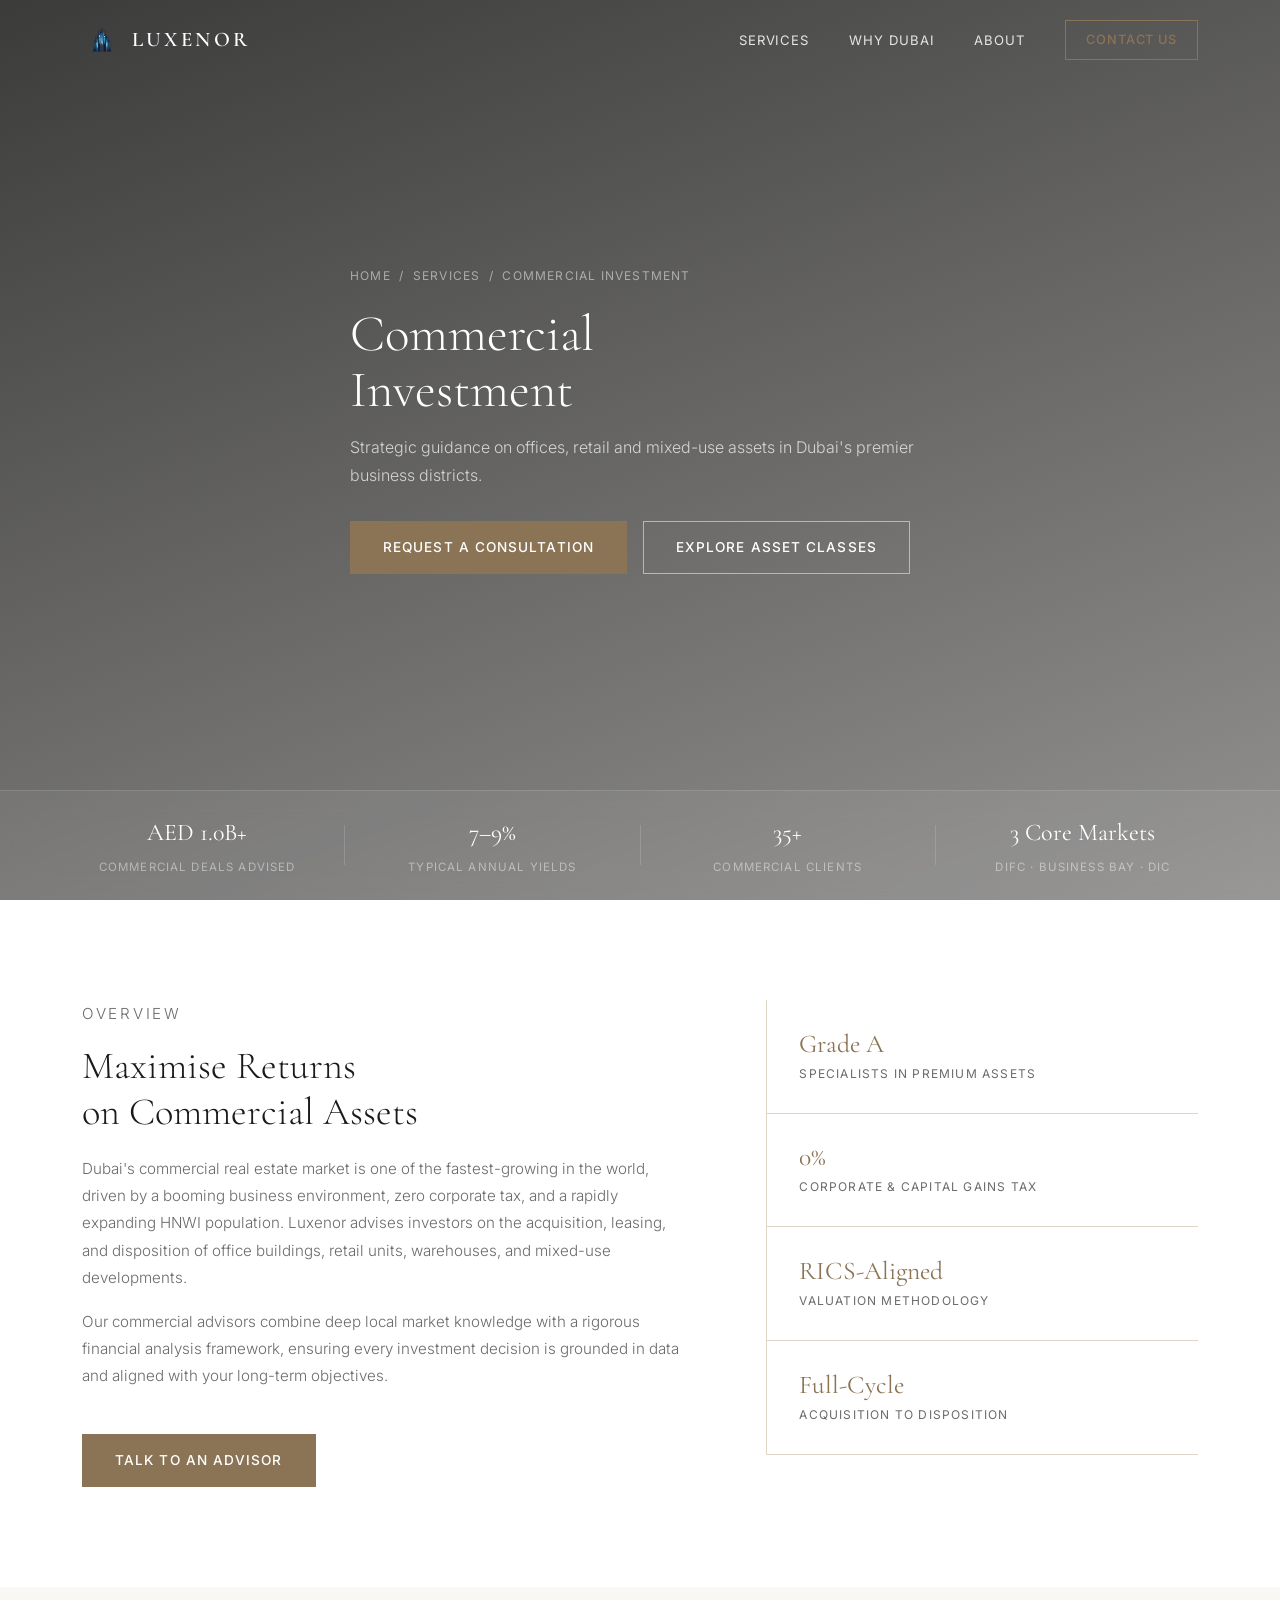
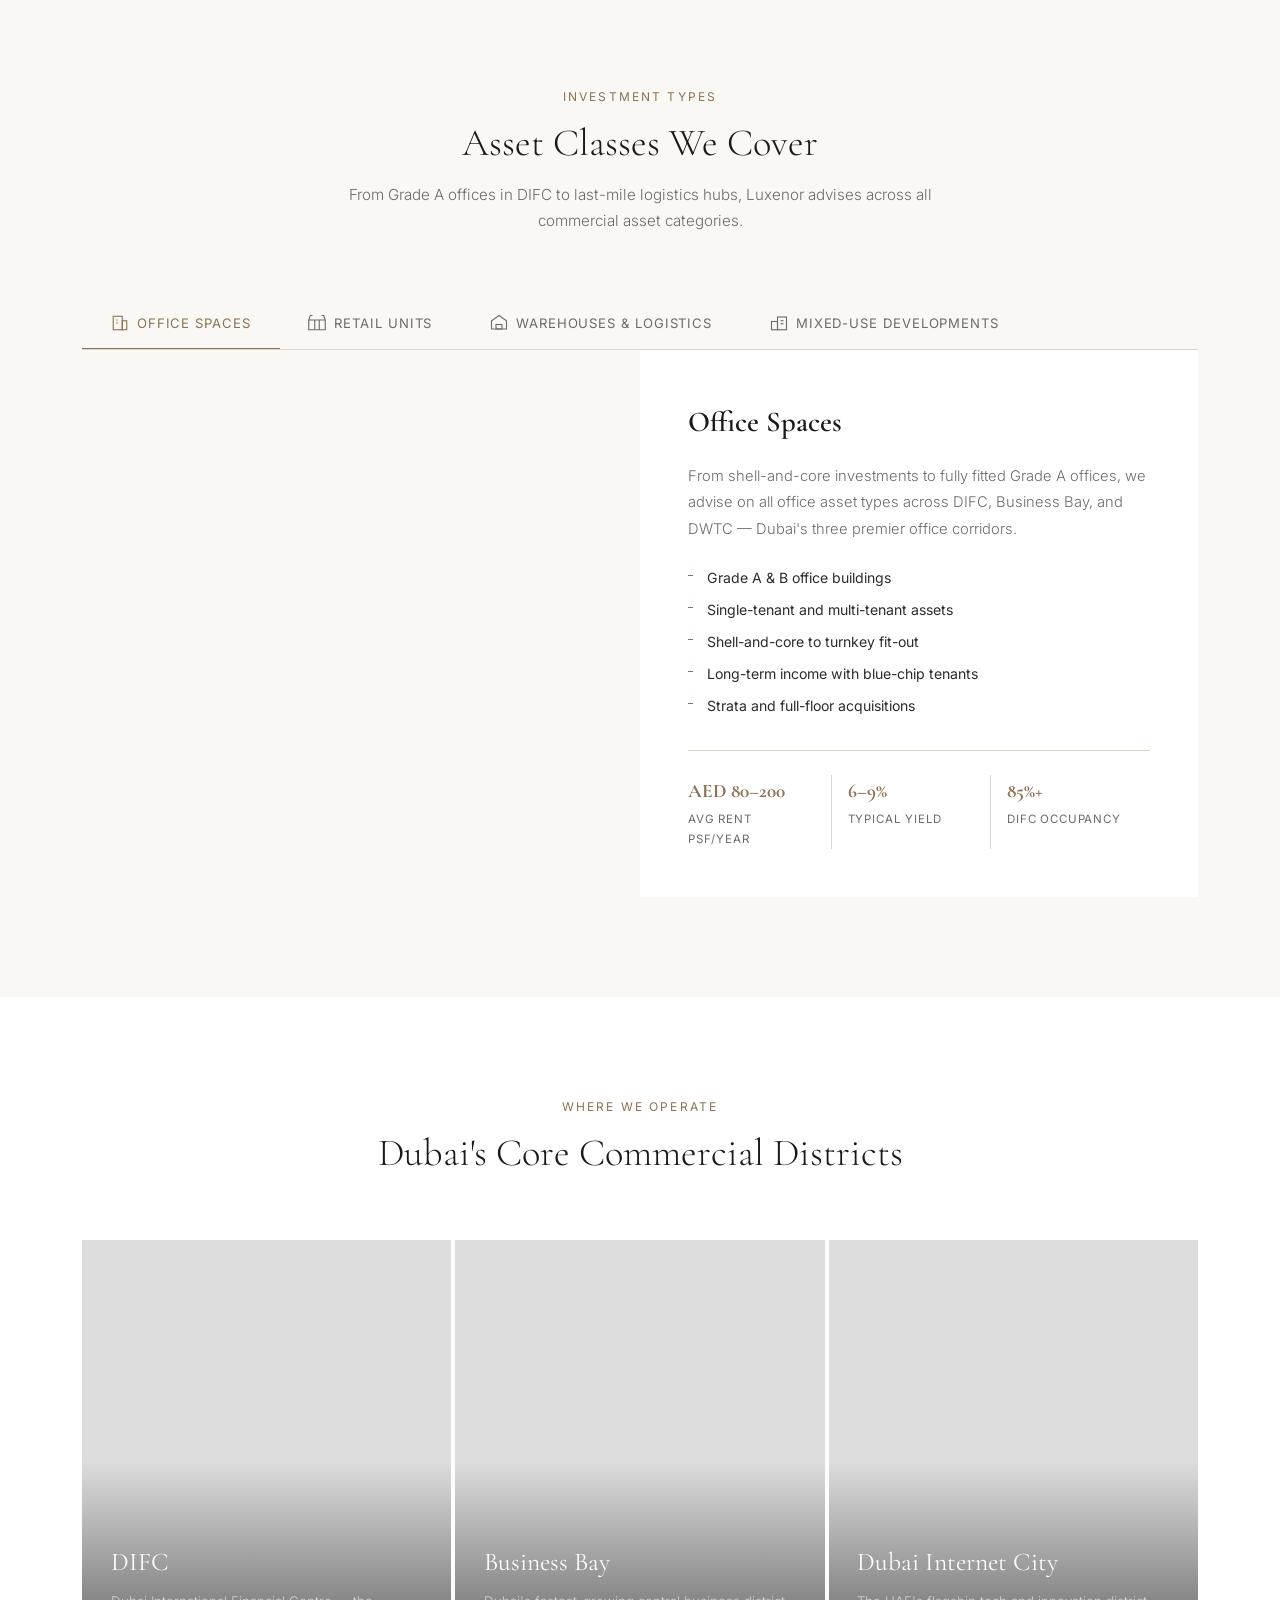
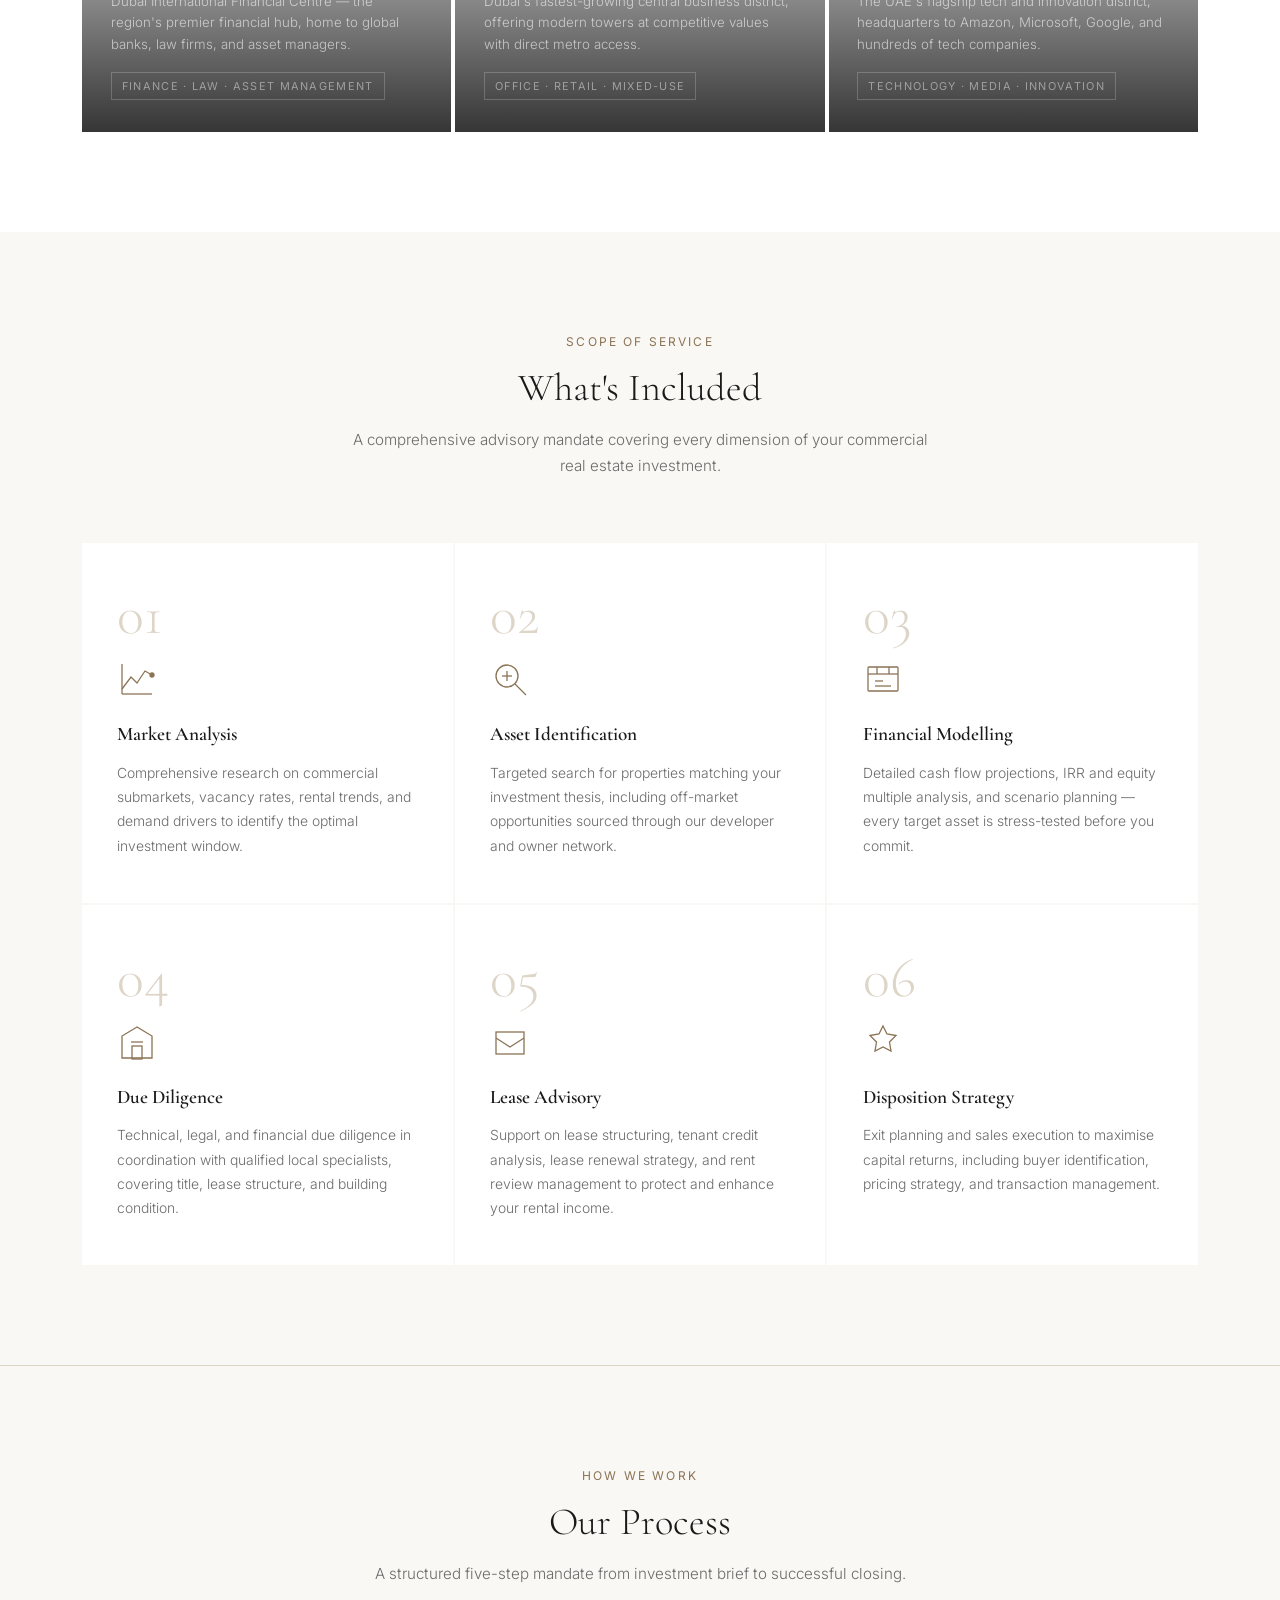
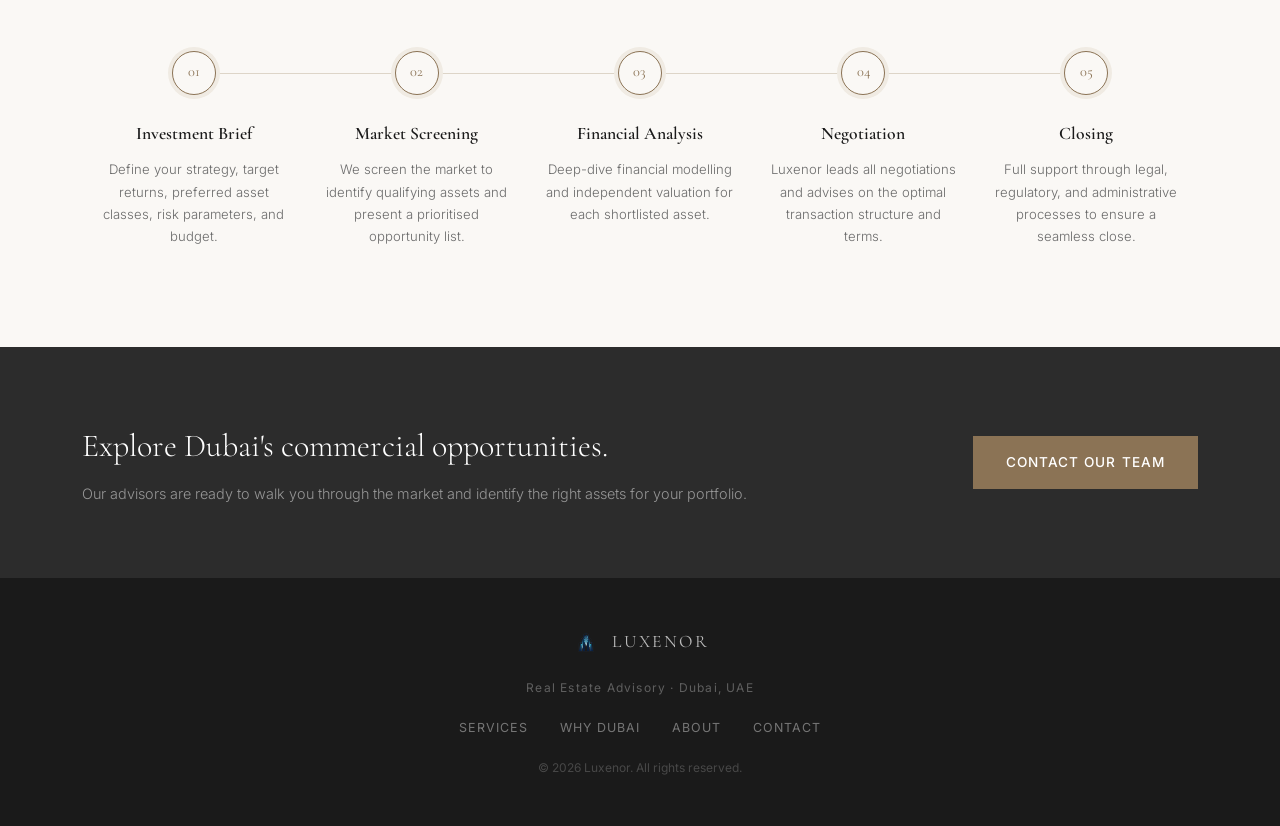
==== commit 43a57f12: "fix: use du logo sans background" ====
--- a/commercial.html
+++ b/commercial.html
@@ -12,7 +12,7 @@
   <header class="navbar scrolled" id="navbar">
     <div class="container nav-inner">
       <a href="index.html" class="logo-link">
-        <img src="https://agi-prod-file-upload-public-main-use1.s3.amazonaws.com/e49d4059-9abc-4589-a3d9-0dc7548eb119" alt="Luxenor Logo" class="logo-img" />
+        <img src="logo_luxenor_1_-removebg-preview.png" alt="Luxenor Logo" class="logo-img" />
         <span class="logo-text">LUXENOR</span>
       </a>
       <nav class="nav-links" id="navLinks">
@@ -341,7 +341,7 @@
   <footer class="footer">
     <div class="container footer-inner">
       <div class="footer-brand">
-        <img src="https://agi-prod-file-upload-public-main-use1.s3.amazonaws.com/e49d4059-9abc-4589-a3d9-0dc7548eb119" alt="Luxenor" class="footer-logo" />
+        <img src="logo_luxenor_1_-removebg-preview.png" alt="Luxenor" class="footer-logo" />
         <span>LUXENOR</span>
       </div>
       <p class="footer-tagline">Real Estate Advisory · Dubai, UAE</p>
--- a/style.css
+++ b/style.css
@@ -110,10 +110,8 @@
 .logo-img {
   height: 40px;
   width: auto;
-  filter: brightness(0) invert(1);
-  transition: filter var(--transition);
-}
-.navbar.scrolled .logo-img { filter: none; }
+  transition: opacity var(--transition);
+}
 .logo-text {
   font-family: var(--font-serif);
   font-size: 1.3rem;
@@ -448,7 +446,7 @@
   text-align: center;
 }
 .footer-brand { display: flex; align-items: center; gap: 10px; }
-.footer-logo { height: 32px; filter: brightness(0) invert(1); opacity: 0.7; }
+.footer-logo { height: 32px; opacity: 0.85; }
 .footer-brand span {
   font-family: var(--font-serif);
   font-size: 1.1rem;
